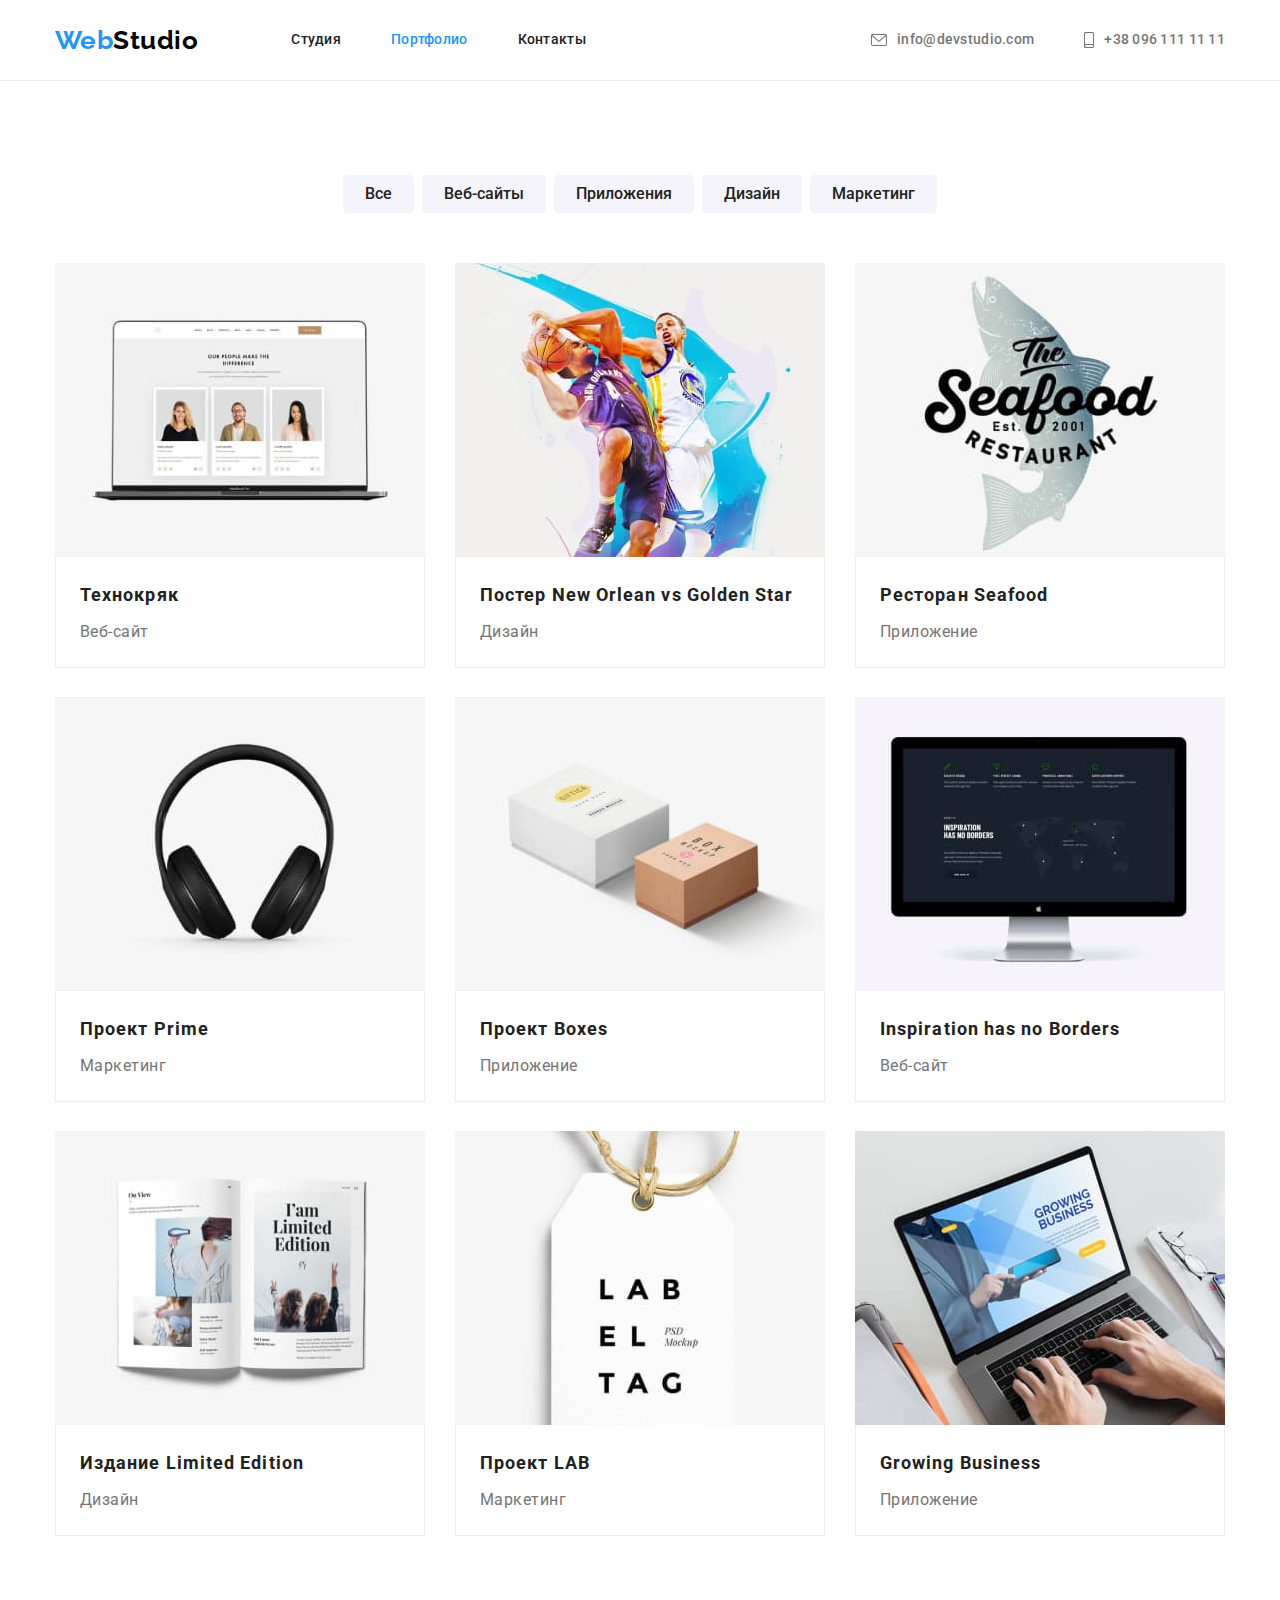
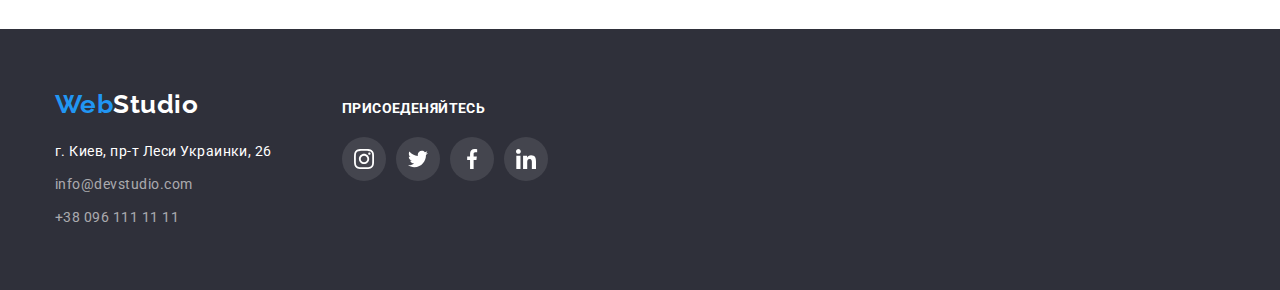
==== portfolio.html @ 4a96bfd1 "updated" ====
<!DOCTYPE html>
<html lang="ru">
  <head>
    <meta charset="UTF-8" />
    <meta http-equiv="X-UA-Compatible" content="IE=edge" />
    <meta name="viewport" content="width=device-width, initial-scale=1.0" />
    <title>Студия</title>
    <link
      href="https://fonts.googleapis.com/css2?family=Raleway:wght@700&family=Roboto:wght@400;500;700;900&display=swap"
      rel="stylesheet"
    />
    <link
      rel="stylesheet"
      href="https://cdnjs.cloudflare.com/ajax/libs/modern-normalize/1.1.0/modern-normalize.min.css"
    />
    <link rel="stylesheet" href="./CSS/styles.css" />
  </head>

  <body>
    <header class="page-header">
      <div class="container main-nav">
        <a href="./index.html" lang="en" class="logo">
          <span class="logo-first-part">Web</span>Studio</a
        >
        <nav>
          <ul class="site-nav">
            <li class="item">
              <a href="./index.html" class="link">Студия</a>
            </li>
            <li class="item">
              <a href="./portfolio.html" class="link current">Портфолио</a>
            </li>
            <li class="item">
              <a href="" class="link">Контакты</a>
            </li>
          </ul>
        </nav>

        <ul class="communication">
          <li class="item">
            <a href="mailto:info@devstudio.com" class="link-mail">
              <svg class="header-contacts" width="16" height="12">
                <use href="./images/sprite.svg#icon-envelope"></use>
              </svg>
              info@devstudio.com
            </a>
          </li>
          <li class="item">
            <a href="tel:+380961111111" class="link-tel">
              <svg class="header-contacts" width="10" height="16">
                <use href="./images/sprite.svg#icon-smartphone"></use>
              </svg>
              +38 096 111 11 11
            </a>
          </li>
        </ul>
      </div>
    </header>

    <main>
      <section class="section portfolio">
        <div class="container">
          <ul class="menu-list">
            <li class="item">
              <button type="button" class="button secondary">Все</button>
            </li>
            <li class="item">
              <button type="button" class="button secondary">Веб-сайты</button>
            </li>
            <li class="item">
              <button type="button" class="button secondary">Приложения</button>
            </li>
            <li class="item">
              <button type="button" class="button secondary">Дизайн</button>
            </li>
            <li class="item">
              <button type="button" class="button secondary">Маркетинг</button>
            </li>
          </ul>
          <ul class="portfolio-list">
            <li class="portfolio-item">
              <img
                src="./images.portfolio/portfolio-img-1.jpg"
                alt="Открытый работающий ноктбук"
                width="370"
                height="294"
              />
              <div class="portfolio-discription">
                <h3 class="title">Технокряк</h3>
                <p class="portfolio-text">Веб-сайт</p>
              </div>
            </li>
            <li class="portfolio-item">
              <img
                src="./images.portfolio/portfolio-img-2.jpg"
                alt="Два баскетболиста в игре"
                width="370"
                height="294"
              />
              <div class="portfolio-discription">
                <h3 class="title">Постер New Orlean vs Golden Star</h3>
                <p class="portfolio-text">Дизайн</p>
              </div>
            </li>
            <li class="portfolio-item">
              <img
                src="./images.portfolio/portfolio-img-3.jpg"
                alt="Логотип ресторана с рыбой"
                width="370"
                height="294"
              />
              <div class="portfolio-discription">
                <h3 class="title">Ресторан Seafood</h3>
                <p class="portfolio-text">Приложение</p>
              </div>
            </li>
            <li class="portfolio-item">
              <img
                src="./images.portfolio/portfolio-img-4.jpg"
                alt="Черные наушники"
                width="370"
                height="294"
              />
              <div class="portfolio-discription">
                <h3 class="title">Проект Prime</h3>
                <p class="portfolio-text">Маркетинг</p>
              </div>
            </li>
            <li class="portfolio-item">
              <img
                src="./images.portfolio/portfolio-img-5.jpg"
                alt="Две коробки с логотипом"
                width="370"
                height="294"
              />
              <div class="portfolio-discription">
                <h3 class="title">Проект Boxes</h3>
                <p class="portfolio-text">Приложение</p>
              </div>
            </li>
            <li class="portfolio-item">
              <img
                src="./images.portfolio/portfolio-img-6.jpg"
                alt="Монитор с открытой страницей ве-сайта"
                width="370"
                height="294"
              />
              <div class="portfolio-discription">
                <h3 class="title">Inspiration has no Borders</h3>
                <p class="portfolio-text">Веб-сайт</p>
              </div>
            </li>
            <li class="portfolio-item">
              <img
                src="./images.portfolio/portfolio-img-7.jpg"
                alt="Открытый журнал на столе"
                width="370"
                height="294"
              />
              <div class="portfolio-discription">
                <h3 class="title">Издание Limited Edition</h3>
                <p class="portfolio-text">Дизайн</p>
              </div>
            </li>
            <li class="portfolio-item">
              <img
                src="./images.portfolio/portfolio-img-8.jpg"
                alt="Белая бирка"
                width="370"
                height="294"
              />
              <div class="portfolio-discription">
                <h3 class="title">Проект LAB</h3>
                <p class="portfolio-text">Маркетинг</p>
              </div>
            </li>
            <li class="portfolio-item">
              <img
                src="./images.portfolio/portfolio-img-9.jpg"
                alt="Работа за ноутбуком"
                width="370"
                height="294"
              />
              <div class="portfolio-discription">
                <h3 class="title">Growing Business</h3>
                <p class="portfolio-text">Приложение</p>
              </div>
            </li>
          </ul>
        </div>
      </section>
    </main>
    <footer class="page-footer">
      <div class="container">
        <div>
          <a href="./index.html" lang="en" class="footer-logo">
            <span class="logo-first-part">Web</span>Studio</a
          >
          <address class="footer-address">
            <ul class="footer-list">
              <li class="item">
                <a href="" class="footer-address-link">
                  г. Киев, пр-т Леси Украинки, 26</a
                >
              </li>
              <li class="item">
                <a href="mailto:info@devstudio.com" class="footer-link"
                  >info@devstudio.com</a
                >
              </li>
              <li class="item">
                <a href="tel:+380961111111" class="footer-link"
                  >+38 096 111 11 11</a
                >
              </li>
            </ul>
          </address>
        </div>
        <div class="footer-social-container">
          <h3 class="footer-social-title">присоеденяйтесь</h3>
          <ul class="social-list list footer-social-list">
            <li class="social-list-item">
              <a class="social-list-link" href="">
                <svg class="social-list-icon" width="20" height="20">
                  <use href="./images/sprite.svg#icon-instagram"></use>
                </svg>
              </a>
            </li>
            <li class="social-list-item">
              <a class="social-list-link" href="">
                <svg class="social-list-icon" width="20" height="20">
                  <use href="./images/sprite.svg#icon-twitter"></use>
                </svg>
              </a>
            </li>
            <li class="social-list-item">
              <a class="social-list-link" href="">
                <svg class="social-list-icon" width="20" height="20">
                  <use href="./images/sprite.svg#icon-facebook"></use>
                </svg>
              </a>
            </li>
            <li class="social-list-item">
              <a class="social-list-link" href="">
                <svg class="social-list-icon" width="20" height="20">
                  <use href="./images/sprite.svg#icon-linkedin"></use>
                </svg>
              </a>
            </li>
          </ul>
        </div>
      </div>
    </footer>
  </body>
</html>
---- CSS/styles.css ----
:root {
  --primary-text-color: #757575;
  --title-text-color: #212121;
  --accent-color: #2196f3;
  --primary-white-color: #ffffff;
  --primary-background-color: #f5f4fa;
  --secondary-background-color: #2f303a;
}

html {
  box-sizing: border-box;
}

body {
  background-color: var(--primary-white-color);
  color: var(--primary-text-color);
  font-family: Roboto, sans-serif;
  letter-spacing: 0.03em;
}

ul {
  list-style: none;
  padding: 0;
  margin: 0;
}
a {
  text-decoration: none;
}

h1,
h2,
h3,
h4,
h5,
p {
  margin-top: 0;
  margin-bottom: 0;
}
img {
  display: block;
  max-width: 100%;
  height: auto;
}

.container {
  width: 1200px;
  margin: 0 auto;
  padding: 0 15px;
}

/* Header */
/* Main nav */
.main-nav {
  display: flex;
  align-items: center;
}

/* Logo */

.page-header {
  border-bottom: 1px solid #ececec;
}

.logo {
  margin-right: 93px;

  color: #000000;
  font-family: Raleway;
  font-weight: bold;
  font-size: 26px;
  line-height: 1.19;
}
.logo-first-part {
  color: var(--accent-color);
}

/* Site nav */

.site-nav {
  display: flex;
}

.site-nav .item:not(:last-child) {
  margin-right: 50px;
}

/* .site-nav .item + .item {
  margin-left: 50px;
} */

.site-nav .link {
  display: block;
  color: var(--title-text-color);
  font-weight: 500;
  font-size: 14px;
  line-height: 1.14;
  letter-spacing: 0.02em;
  padding-top: 32px;
  padding-bottom: 32px;
}

.site-nav .link:hover,
.site-nav .link:focus {
  color: var(--accent-color);
}

.site-nav .link.current {
  color: var(--accent-color);
}

.communication {
  display: flex;
  margin-left: auto;
}

.communication .item + .item {
  margin-left: 50px;
}

.communication .link-mail,
.communication .link-tel {
  display: flex;
  align-items: center;
  color: var(--primary-text-color);
  font-weight: 500;
  font-size: 14px;
  line-height: 1.14;
  letter-spacing: 0.02em;
}

.communication .link-mail:hover,
.communication .link-mail:focus {
  color: var(--accent-color);
}

.communication .link-tel:hover,
.communication .link-tel:focus {
  color: var(--accent-color);
}

.header-contacts {
  margin-right: 10px;
  fill: currentColor;
}

/* Section */

.section {
  padding-top: 94px;
  padding-bottom: 94px;
  text-align: center;
}

.section-title {
  margin-top: 0;
  margin-bottom: 50px;
  color: var(--title-text-color);
  font-weight: bold;
  font-size: 36px;
  line-height: 1.17;
}

/* Hero */

.hero {
  max-width: 1600px;
  min-height: 600px;
  padding-top: 200px;
  padding-bottom: 200px;
  margin-left: auto;
  margin-right: auto;
  text-align: center;
  background: var(--secondary-background-color);
  background-image: linear-gradient(
      to right,
      rgba(47, 48, 58, 0.4),
      rgba(47, 48, 58, 0.4)
    ),
    url("../images/bg-hero-img.jpg");
  background-repeat: no-repeat;
  background-position: center;
  background-size: cover;
}

.hero-title {
  min-width: 696px;
  height: 120px;
  left: 452px;
  top: 280px;
  margin-bottom: 30px;

  color: var(--primary-white-color);
  font-weight: 900;
  font-size: 44px;
  line-height: 1.36;
  letter-spacing: 0.06em;
  text-transform: uppercase;
}
.button.primary {
  display: inline-block;
  border-radius: 4px;
  padding: 10px 32px;
  border: 0 solid transparent;

  color: var(--primary-white-color);
  background-color: var(--accent-color);
  font-family: inherit;
  font-weight: bold;
  font-size: 16px;
  line-height: 1.89;
  letter-spacing: 0.06em;
  min-width: 200px;
  height: 50px;
  cursor: pointer;
}
.button.primary:hover,
.button.primary:focus {
  background-color: #188ce8;
}

/* Features */

.feature-list .feature-container {
  display: flex;
  flex-wrap: wrap;
  width: 270px;
  height: 120px;
  align-items: center;
  justify-content: center;
  background: var(--primary-background-color);
  border-radius: 4px;
  margin-bottom: 30px;
}

.feature-list {
  display: flex;
}

.feature-list .item + .item {
  margin-left: 30px;
}

.feature-list .item {
  text-align: start;
}

.feature-list .title {
  margin-top: 0;
  margin-bottom: 10px;
  color: var(--title-text-color);
  font-weight: bold;
  font-size: 14px;
  line-height: 1.14;
  text-transform: uppercase;
}

.feature-list .text {
  margin-top: 0;
  margin-bottom: 0px;
  font-size: 14px;
  line-height: 1.71;
}

/* About list */

.about {
  padding-top: 0px;
}
.about-list {
  display: flex;
  flex-wrap: wrap;
}

.about-list .item + .item {
  margin-left: 30px;
}

/* Team */

.team {
  background-color: var(--primary-background-color);
}

.team-list {
  display: flex;
  flex-wrap: wrap;
}

.team-list .team-list-card + .team-list-card {
  margin-left: 30px;
}

.team-list-card {
  width: 270px;
  height: 428px;
  background-color: var(--primary-white-color);
  border-radius: 0px 0px 4px 4px;
  box-shadow: 0px 1px 3px rgba(0, 0, 0, 0.12), 0px 1px 1px rgba(0, 0, 0, 0.14),
    0px 2px 1px rgba(0, 0, 0, 0.2);
}

.team-discription {
  padding-top: 30px;
  padding-bottom: 30px;
  padding-left: 32px;
  padding-right: 32px;
}

.team-list .title {
  margin-bottom: 10px;
  color: var(--title-text-color);
  font-weight: 500;
  font-size: 16px;
  line-height: 1.19;
}
.team-list .team-text {
  font-size: 16px;
  line-height: 1.19;
  margin-bottom: 16px;
}

.social-list {
  display: flex;
  justify-content: space-between;
}

.social-list-link {
  display: flex;
  align-items: center;
  justify-content: center;
  width: 44px;
  height: 44px;
  background-color: transparent;
  border-radius: 50%;
}

.social-list-icon {
  fill: #afb1b8;
}
.social-list-link:hover,
.social-list-link:focus {
  background-color: var(--accent-color);
}

.social-list-link:hover .social-list-icon,
.social-list-link:focus .social-list-icon {
  fill: var(--primary-white-color);
}

/* Clients */

.clients-list {
  display: flex;
  flex-wrap: wrap;
}

.clients-list .item + .item {
  margin-left: 30px;
}

.clients-list .item {
  display: flex;
}

.clients-list-link {
  display: flex;
  align-items: center;
  justify-content: center;
  width: 170px;
  height: 92px;
  border: 1px solid #afb1b8;
  box-sizing: border-box;
  border-radius: 4px;
}

.clients-list-link .clients-list-icon {
  fill: #afb1b8;
}

.clients-list-link:hover,
.clients-list-link:focus {
  border-color: var(--accent-color);
}

.clients-list-link:hover .clients-list-icon,
.clients-list-link:focus .clients-list-icon {
  fill: var(--accent-color);
}

/* Footer */

.page-footer {
  padding-top: 60px;
  padding-bottom: 60px;
  background-color: var(--secondary-background-color);
}
.footer-logo {
  display: inline-block;
  margin-bottom: 20px;
  color: var(--primary-white-color);
  font-family: Raleway;
  font-weight: bold;
  font-size: 26px;
  line-height: 1.19;
}
.logo-first-part {
  color: var(--accent-color);
}

.footer-list .item + .item {
  margin-top: 9px;
}

.footer-address {
  margin-top: 0;
  margin-bottom: 0;
  padding-left: 0;
}

.footer-address-link {
  color: var(--primary-white-color);
  font-style: normal;
  font-size: 14px;
  line-height: 1.71;
}
.footer-link {
  color: rgba(255, 255, 255, 0.6);
  font-style: normal;
  font-size: 14px;
  line-height: 1.71;
}

.footer-link:hover,
.footer-link:focus {
  color: var(--accent-color);
}

/* Footer social container  */

.page-footer .container {
  display: flex;
  align-items: baseline;
}

.footer-social-container {
  width: 206px;
  height: 80px;
  margin-left: 70px;
}

.footer-social-title {
  min-width: 145px;
  height: 16px;
  margin-bottom: 20px;
  font-weight: bold;
  font-size: 14px;
  line-height: 1.14;
  letter-spacing: 0.03em;
  text-transform: uppercase;
  color: var(--primary-white-color);
}

.footer-social-container .social-list-link {
  background-color: rgba(255, 255, 255, 0.1);
}

.footer-social-container .social-list-icon {
  fill: var(--primary-white-color);
}

.footer-social-container .social-list-link:hover,
.footer-social-container .social-list-link:focus {
  background-color: var(--accent-color);
}

/* Portfolio */

.section.portfolio {
  background-color: var(--primary-white-color);
}

.menu-list {
  display: flex;
  justify-content: center;
  padding-bottom: 16px;
  margin-bottom: 34px;
}

.button.secondary {
  display: inline-block;
  border-radius: 4px;
  padding: 6px 22px;
  border: 0 solid transparent;

  color: var(--title-text-color);
  background-color: var(--primary-background-color);
  font-family: inherit;
  font-weight: 500;
  font-size: 16px;
  line-height: 1.63;
  cursor: pointer;
}

.menu-list .item {
  margin-right: 8px;
}

.menu-list .item:last-child {
  margin-right: 0px;
}

.button.secondary:hover,
.button.secondary:focus {
  color: var(--primary-white-color);
  background-color: var(--accent-color);
  box-shadow: 0px 3px 1px rgba(0, 0, 0, 0.1), 0px 1px 2px rgba(0, 0, 0, 0.08),
    0px 2px 2px rgba(0, 0, 0, 0.12);
}

/* Portfolio list */

.portfolio-list {
  display: flex;
  flex-wrap: wrap;
}

.portfolio-item {
  width: 370px;
  height: 404px;
  margin-right: 30px;
  margin-bottom: 30px;
}

.portfolio-item:hover {
  box-shadow: 0px 1px 1px rgba(0, 0, 0, 0.12), 0px 4px 4px rgba(0, 0, 0, 0.06),
    1px 4px 6px rgba(0, 0, 0, 0.16);
}

.portfolio-item:nth-child(3n) {
  margin-right: 0;
}
.portfolio-item:nth-last-child(-n + 3) {
  margin-bottom: 0;
}

/* .portfolio-item:not(:nth-child(3n)) {
  margin-right: 30px;
}
.portfolio-item:not(nth-last-child(-n + 3)) {
  margin-bottom: 30px;
} */

.portfolio-discription {
  padding: 20px 24px;
  border-right: 1px solid #eeeeee;
  border-left: 1px solid #eeeeee;
  border-bottom: 1px solid #eeeeee;
  text-align: start;
}

.portfolio-list .title {
  color: var(--title-text-color);
  font-weight: bold;
  font-size: 18px;
  line-height: 2;
  letter-spacing: 0.06em;
  margin-bottom: 4px;
}
.portfolio-text {
  color: var(--primary-text-color);
  font-size: 16px;
  line-height: 1.88;
}

/* цвет основного текста */
color: #757575;
/* цвет заголовков */
color: #212121;
/* цвет белый */
color: #ffffff;
/* цвет подсветки интерактивных элементов (акцент) */
color: #2196f3;
/* цвет ссылок в футере */
color: rgba(255, 255, 255, 0, 6);
/* вторичный цвет фона */
background: #e5e5e5;
background: #f5f4fa;
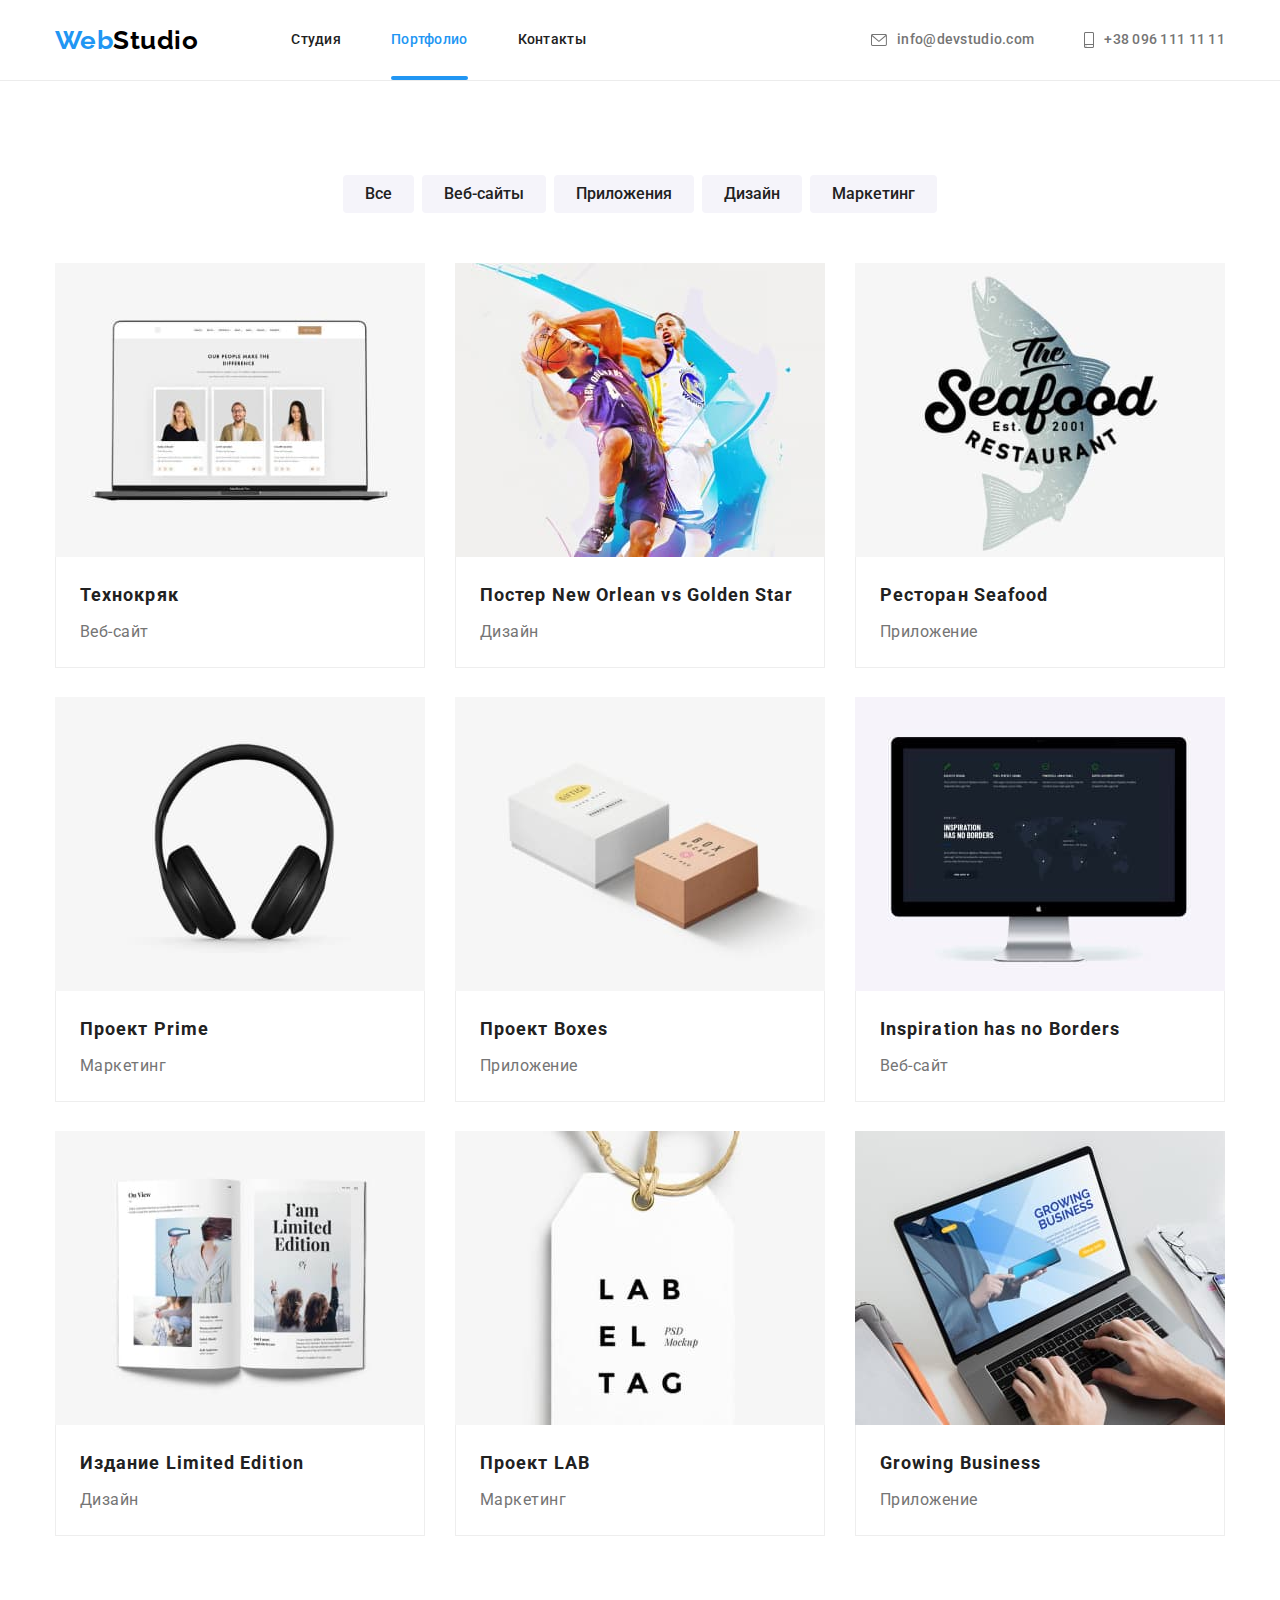
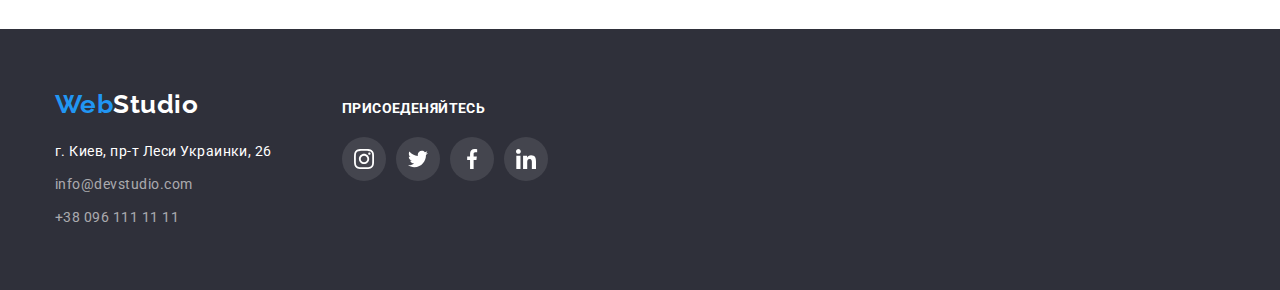
==== commit 9c175d09: "finished" ====
--- a/portfolio.html
+++ b/portfolio.html
@@ -79,108 +79,172 @@
           </ul>
           <ul class="portfolio-list">
             <li class="portfolio-item">
-              <img
-                src="./images.portfolio/portfolio-img-1.jpg"
-                alt="Открытый работающий ноктбук"
-                width="370"
-                height="294"
-              />
+              <div class="portfolio-img-wrapper">
+                <img
+                  src="./images.portfolio/portfolio-img-1.jpg"
+                  alt="Открытый работающий ноктбук"
+                  width="370"
+                  height="294"
+                />
+                <p class="overlay">
+                  Технокряк это современная площадка распространения
+                  коронавируса. Компании используют эту платформу для цифрового
+                  шпионажа и атак на защищённые сервера конкурентов.
+                </p>
+              </div>
               <div class="portfolio-discription">
                 <h3 class="title">Технокряк</h3>
                 <p class="portfolio-text">Веб-сайт</p>
               </div>
             </li>
             <li class="portfolio-item">
-              <img
-                src="./images.portfolio/portfolio-img-2.jpg"
-                alt="Два баскетболиста в игре"
-                width="370"
-                height="294"
-              />
+              <div class="portfolio-img-wrapper">
+                <img
+                  src="./images.portfolio/portfolio-img-2.jpg"
+                  alt="Два баскетболиста в игре"
+                  width="370"
+                  height="294"
+                />
+                <p class="overlay">
+                  Технокряк это современная площадка распространения
+                  коронавируса. Компании используют эту платформу для цифрового
+                  шпионажа и атак на защищённые сервера конкурентов.
+                </p>
+              </div>
               <div class="portfolio-discription">
                 <h3 class="title">Постер New Orlean vs Golden Star</h3>
                 <p class="portfolio-text">Дизайн</p>
               </div>
             </li>
             <li class="portfolio-item">
-              <img
-                src="./images.portfolio/portfolio-img-3.jpg"
-                alt="Логотип ресторана с рыбой"
-                width="370"
-                height="294"
-              />
+              <div class="portfolio-img-wrapper">
+                <img
+                  src="./images.portfolio/portfolio-img-3.jpg"
+                  alt="Логотип ресторана с рыбой"
+                  width="370"
+                  height="294"
+                />
+                <p class="overlay">
+                  Технокряк это современная площадка распространения
+                  коронавируса. Компании используют эту платформу для цифрового
+                  шпионажа и атак на защищённые сервера конкурентов.
+                </p>
+              </div>
+
               <div class="portfolio-discription">
                 <h3 class="title">Ресторан Seafood</h3>
                 <p class="portfolio-text">Приложение</p>
               </div>
             </li>
             <li class="portfolio-item">
-              <img
-                src="./images.portfolio/portfolio-img-4.jpg"
-                alt="Черные наушники"
-                width="370"
-                height="294"
-              />
+              <div class="portfolio-img-wrapper">
+                <img
+                  src="./images.portfolio/portfolio-img-4.jpg"
+                  alt="Черные наушники"
+                  width="370"
+                  height="294"
+                />
+                <p class="overlay">
+                  Технокряк это современная площадка распространения
+                  коронавируса. Компании используют эту платформу для цифрового
+                  шпионажа и атак на защищённые сервера конкурентов.
+                </p>
+              </div>
               <div class="portfolio-discription">
                 <h3 class="title">Проект Prime</h3>
                 <p class="portfolio-text">Маркетинг</p>
               </div>
             </li>
             <li class="portfolio-item">
-              <img
-                src="./images.portfolio/portfolio-img-5.jpg"
-                alt="Две коробки с логотипом"
-                width="370"
-                height="294"
-              />
+              <div class="portfolio-img-wrapper">
+                <img
+                  src="./images.portfolio/portfolio-img-5.jpg"
+                  alt="Две коробки с логотипом"
+                  width="370"
+                  height="294"
+                />
+                <p class="overlay">
+                  Технокряк это современная площадка распространения
+                  коронавируса. Компании используют эту платформу для цифрового
+                  шпионажа и атак на защищённые сервера конкурентов.
+                </p>
+              </div>
               <div class="portfolio-discription">
                 <h3 class="title">Проект Boxes</h3>
                 <p class="portfolio-text">Приложение</p>
               </div>
             </li>
             <li class="portfolio-item">
-              <img
-                src="./images.portfolio/portfolio-img-6.jpg"
-                alt="Монитор с открытой страницей ве-сайта"
-                width="370"
-                height="294"
-              />
+              <div class="portfolio-img-wrapper">
+                <img
+                  src="./images.portfolio/portfolio-img-6.jpg"
+                  alt="Монитор с открытой страницей ве-сайта"
+                  width="370"
+                  height="294"
+                />
+                <p class="overlay">
+                  Технокряк это современная площадка распространения
+                  коронавируса. Компании используют эту платформу для цифрового
+                  шпионажа и атак на защищённые сервера конкурентов.
+                </p>
+              </div>
               <div class="portfolio-discription">
                 <h3 class="title">Inspiration has no Borders</h3>
                 <p class="portfolio-text">Веб-сайт</p>
               </div>
             </li>
             <li class="portfolio-item">
-              <img
-                src="./images.portfolio/portfolio-img-7.jpg"
-                alt="Открытый журнал на столе"
-                width="370"
-                height="294"
-              />
+              <div class="portfolio-img-wrapper">
+                <img
+                  src="./images.portfolio/portfolio-img-7.jpg"
+                  alt="Открытый журнал на столе"
+                  width="370"
+                  height="294"
+                />
+                <p class="overlay">
+                  Технокряк это современная площадка распространения
+                  коронавируса. Компании используют эту платформу для цифрового
+                  шпионажа и атак на защищённые сервера конкурентов.
+                </p>
+              </div>
               <div class="portfolio-discription">
                 <h3 class="title">Издание Limited Edition</h3>
                 <p class="portfolio-text">Дизайн</p>
               </div>
             </li>
             <li class="portfolio-item">
-              <img
-                src="./images.portfolio/portfolio-img-8.jpg"
-                alt="Белая бирка"
-                width="370"
-                height="294"
-              />
+              <div class="portfolio-img-wrapper">
+                <img
+                  src="./images.portfolio/portfolio-img-8.jpg"
+                  alt="Белая бирка"
+                  width="370"
+                  height="294"
+                />
+                <p class="overlay">
+                  Технокряк это современная площадка распространения
+                  коронавируса. Компании используют эту платформу для цифрового
+                  шпионажа и атак на защищённые сервера конкурентов.
+                </p>
+              </div>
               <div class="portfolio-discription">
                 <h3 class="title">Проект LAB</h3>
                 <p class="portfolio-text">Маркетинг</p>
               </div>
             </li>
             <li class="portfolio-item">
-              <img
-                src="./images.portfolio/portfolio-img-9.jpg"
-                alt="Работа за ноутбуком"
-                width="370"
-                height="294"
-              />
+              <div class="portfolio-img-wrapper">
+                <img
+                  src="./images.portfolio/portfolio-img-9.jpg"
+                  alt="Работа за ноутбуком"
+                  width="370"
+                  height="294"
+                />
+                <p class="overlay">
+                  Технокряк это современная площадка распространения
+                  коронавируса. Компании используют эту платформу для цифрового
+                  шпионажа и атак на защищённые сервера конкурентов.
+                </p>
+              </div>
               <div class="portfolio-discription">
                 <h3 class="title">Growing Business</h3>
                 <p class="portfolio-text">Приложение</p>
--- a/CSS/styles.css
+++ b/CSS/styles.css
@@ -59,6 +59,10 @@
 
 .page-header {
   border-bottom: 1px solid #ececec;
+  /* position: absolute;
+  width: 100%;
+  height: 80px;
+  background-color: var(--primary-white-color); */
 }
 
 .logo {
@@ -97,6 +101,8 @@
   letter-spacing: 0.02em;
   padding-top: 32px;
   padding-bottom: 32px;
+
+  transition: color 250ms cubic-bezier(0.4, 0, 0.2, 1);
 }
 
 .site-nav .link:hover,
@@ -106,6 +112,19 @@
 
 .site-nav .link.current {
   color: var(--accent-color);
+  position: relative;
+}
+
+.site-nav .link.current::after {
+  content: "";
+  position: absolute;
+  width: 100%;
+  height: 4px;
+  left: 0px;
+  top: 76px;
+
+  background: #2196f3;
+  border-radius: 2px;
 }
 
 .communication {
@@ -126,6 +145,8 @@
   font-size: 14px;
   line-height: 1.14;
   letter-spacing: 0.02em;
+
+  transition: color 250ms cubic-bezier(0.4, 0, 0.2, 1);
 }
 
 .communication .link-mail:hover,
@@ -212,6 +233,8 @@
   min-width: 200px;
   height: 50px;
   cursor: pointer;
+
+  transition: background-color 250ms cubic-bezier(0.4, 0, 0.2, 1);
 }
 .button.primary:hover,
 .button.primary:focus {
@@ -269,10 +292,29 @@
 .about-list {
   display: flex;
   flex-wrap: wrap;
+  position: relative;
 }
 
 .about-list .item + .item {
   margin-left: 30px;
+}
+
+.about-list .item-name {
+  position: absolute;
+  width: 370px;
+  height: 70px;
+  padding-top: 27px;
+  padding-bottom: 27px;
+
+  top: 224px;
+
+  color: var(--primary-white-color);
+  font-size: 14px;
+  font-weight: bold;
+  text-align: center;
+  text-transform: uppercase;
+
+  background: rgba(47, 48, 58, 0.8);
 }
 
 /* Team */
@@ -332,10 +374,13 @@
   height: 44px;
   background-color: transparent;
   border-radius: 50%;
+
+  transition: background-color 250ms cubic-bezier(0.4, 0, 0.2, 1);
 }
 
 .social-list-icon {
   fill: #afb1b8;
+  transition: fill 250ms cubic-bezier(0.4, 0, 0.2, 1);
 }
 .social-list-link:hover,
 .social-list-link:focus {
@@ -371,10 +416,14 @@
   border: 1px solid #afb1b8;
   box-sizing: border-box;
   border-radius: 4px;
+
+  transition: background-color 250ms cubic-bezier(0.4, 0, 0.2, 1);
 }
 
 .clients-list-link .clients-list-icon {
   fill: #afb1b8;
+
+  transition: fill 250ms cubic-bezier(0.4, 0, 0.2, 1);
 }
 
 .clients-list-link:hover,
@@ -428,6 +477,8 @@
   font-style: normal;
   font-size: 14px;
   line-height: 1.71;
+
+  transition: color 250ms cubic-bezier(0.4, 0, 0.2, 1);
 }
 
 .footer-link:hover,
@@ -462,6 +513,8 @@
 
 .footer-social-container .social-list-link {
   background-color: rgba(255, 255, 255, 0.1);
+
+  transition: background-color 250ms cubic-bezier(0.4, 0, 0.2, 1);
 }
 
 .footer-social-container .social-list-icon {
@@ -471,6 +524,59 @@
 .footer-social-container .social-list-link:hover,
 .footer-social-container .social-list-link:focus {
   background-color: var(--accent-color);
+}
+
+.backdrop {
+  position: fixed;
+  width: 100%;
+  height: 100%;
+  left: 0px;
+  top: 0px;
+  background: rgba(0, 0, 0, 0.2);
+  transition: opacity 500ms linear, visibility 500ms linear, scale 500ms linear,
+    translate 500ms linear;
+}
+
+.backdrop.is-hidden {
+  opacity: 0;
+  visibility: hidden;
+  pointer-events: none;
+}
+
+.modal {
+  position: absolute;
+  width: 528px;
+  height: 581px;
+  left: 50%;
+  top: 50%;
+  transform: translate(-50%, -50%);
+
+  background-color: var(--primary-white-color);
+  box-shadow: 0px 1px 3px rgba(0, 0, 0, 0.12), 0px 1px 1px rgba(0, 0, 0, 0.14),
+    0px 2px 1px rgba(0, 0, 0, 0.2);
+  border-radius: 4px;
+}
+
+.modal-close-btn {
+  position: absolute;
+  width: 30px;
+  height: 30px;
+  right: 8px;
+  top: 8px;
+  display: flex;
+  justify-content: center;
+  align-items: center;
+  border-radius: 50%;
+  background: var(--primary-white-color);
+  border: 1px solid rgba(0, 0, 0, 0.1);
+  padding: 0;
+  cursor: pointer;
+}
+
+.modal-close-icon {
+  padding: 3px 3px 4px 4px;
+  width: 18px;
+  height: 18px;
 }
 
 /* Portfolio */
@@ -499,6 +605,10 @@
   font-size: 16px;
   line-height: 1.63;
   cursor: pointer;
+
+  transition: background-color 250ms cubic-bezier(0.4, 0, 0.2, 1),
+    color 250ms cubic-bezier(0.4, 0, 0.2, 1),
+    box-shadow 250ms cubic-bezier(0.4, 0, 0.2, 1);
 }
 
 .menu-list .item {
@@ -529,6 +639,35 @@
   height: 404px;
   margin-right: 30px;
   margin-bottom: 30px;
+  transition-property: box-shadow;
+
+  transition: box-shadow 250ms cubic-bezier(0.4, 0, 0.2, 1);
+}
+
+.portfolio-img-wrapper {
+  position: relative;
+  overflow: hidden;
+}
+.overlay {
+  position: absolute;
+  color: var(--primary-white-color);
+  background-color: rgba(33, 150, 243, 0.9);
+  font-size: 18px;
+  font-weight: normal;
+  line-height: 28px;
+  width: 100%;
+  height: 294px;
+  left: 0px;
+  top: 0px;
+  padding: 63px 24px;
+  text-align: left;
+  overflow: auto;
+  transform: translateY(100%);
+  transition: transform 250ms cubic-bezier(0.4, 0, 0.2, 1);
+}
+
+.portfolio-item:hover .overlay {
+  transform: translateY(0%);
 }
 
 .portfolio-item:hover {
